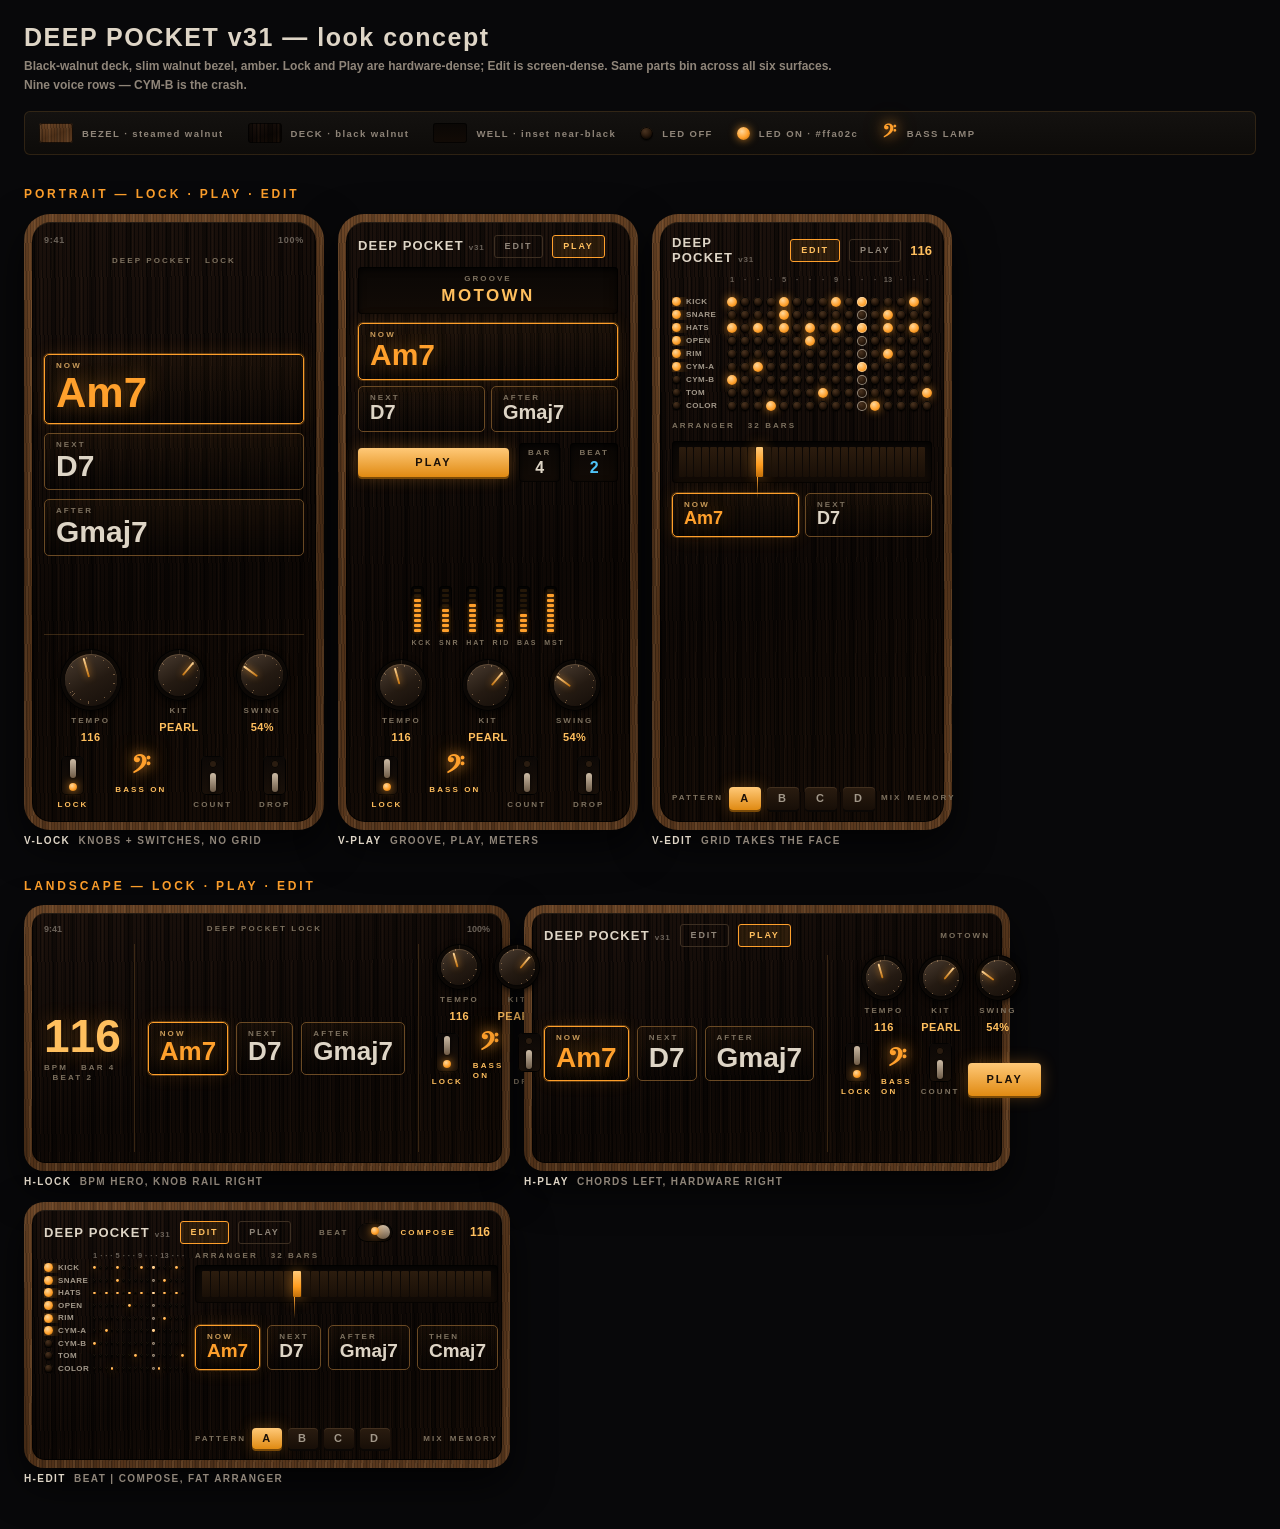
==== design/v31-concept.html @ 9f877545 "design/: v31 look concept + theme lock (reference only, not wired to the app)" ====
<!doctype html><html lang="en"><head><meta charset="utf-8"><meta name="viewport" content="width=device-width,initial-scale=1"><title>Deep Pocket v31 — look concept</title></head><body><style>
*{margin:0;padding:0;box-sizing:border-box}
body{background:#08080a;color:#e8e2d6;font:600 12px/1.2 "Helvetica Neue",Arial,sans-serif;padding:6px 10px;overflow:hidden}
h3{font-size:11.5px;letter-spacing:.2em;color:#ffa02c;margin-bottom:8px;text-transform:uppercase}
.row{display:flex;gap:14px;align-items:flex-start}
.cap{font-size:10px;color:#8f8579;margin-top:5px;letter-spacing:.14em;text-transform:uppercase}
.cap b{color:#ded5c6}
/* ---------- MATERIALS ---------- */
.walnut{background:
  repeating-linear-gradient(88deg,rgba(0,0,0,.20) 0 1px,transparent 1px 3px),
  repeating-linear-gradient(91deg,rgba(255,214,160,.07) 0 2px,transparent 2px 9px),
  repeating-linear-gradient(90deg,rgba(0,0,0,.13) 0 4px,transparent 4px 17px),
  linear-gradient(160deg,#6b4526,#4e3018 55%,#5c3a1f)}
.bw{background:
  repeating-linear-gradient(89deg,rgba(0,0,0,.55) 0 1px,transparent 1px 4px),
  repeating-linear-gradient(90.6deg,rgba(150,105,65,.055) 0 1px,transparent 1px 10px),
  repeating-linear-gradient(90deg,rgba(0,0,0,.34) 0 5px,transparent 5px 19px),
  repeating-linear-gradient(90.3deg,rgba(0,0,0,.22) 0 2px,transparent 2px 31px),
  linear-gradient(165deg,#1b110c,#0e0805 60%,#150c06)}
.bezelV{border-radius:26px;padding:8px;box-shadow:0 16px 40px rgba(0,0,0,.7)}
.bezelH{border-radius:20px;padding:8px;box-shadow:0 16px 40px rgba(0,0,0,.7)}
.faceV{border-radius:19px;padding:13px 12px 12px;height:614px;display:flex;flex-direction:column;
  box-shadow:inset 0 1px 0 rgba(214,170,120,.15),inset 0 0 0 1px rgba(0,0,0,.78)}
.faceH{border-radius:13px;padding:11px 12px;height:250px;display:flex;flex-direction:column;
  box-shadow:inset 0 1px 0 rgba(214,170,120,.15),inset 0 0 0 1px rgba(0,0,0,.78)}
/* ---------- TYPE ---------- */
.lb{font-size:8px;letter-spacing:.26em;color:#7d715f}
.lb.on{color:#ffbf5e}
.num{font-variant-numeric:tabular-nums}
/* ---------- KNOB ---------- */
.kn{width:var(--d,52px);height:var(--d,52px);border-radius:50%;position:relative;
  background:conic-gradient(from 0deg,#2a2018 0 2deg,#0d0906 2deg 4deg);
  box-shadow:0 2px 6px rgba(0,0,0,.75),inset 0 0 0 1px rgba(0,0,0,.9)}
.kn::before{content:"";position:absolute;inset:5px;border-radius:50%;
  background:linear-gradient(150deg,#4a3c30,#241a12 55%,#150e09);
  box-shadow:inset 0 1px 0 rgba(214,170,120,.22),0 1px 3px rgba(0,0,0,.6)}
.kn::after{content:"";position:absolute;left:50%;top:8px;width:2px;height:33%;margin-left:-1px;
  background:linear-gradient(180deg,#ffd79a,#c2700a);border-radius:1px;box-shadow:0 0 7px rgba(255,160,44,.85);
  transform-origin:50% 132%;transform:rotate(var(--a,0deg))}
.ticks{position:absolute;inset:-6px;border-radius:50%;
  background:repeating-conic-gradient(from -122deg,rgba(214,170,120,.45) 0 1deg,transparent 1deg 22deg);
  -webkit-mask:radial-gradient(circle,transparent 0 calc(50% - 5px),#000 calc(50% - 5px) calc(50% - 2px),transparent calc(50% - 2px));
          mask:radial-gradient(circle,transparent 0 calc(50% - 5px),#000 calc(50% - 5px) calc(50% - 2px),transparent calc(50% - 2px))}
.kw{display:flex;flex-direction:column;align-items:center;gap:5px}
.kw .v{font-size:11px;color:#ffbf5e;letter-spacing:.04em}
/* ---------- BAT SWITCH ---------- */
.bat{width:23px;height:39px;border-radius:5px;position:relative;
  background:linear-gradient(180deg,#0c0806,#191009);box-shadow:inset 0 0 0 1px rgba(0,0,0,.9),inset 0 1px 0 rgba(214,170,120,.12)}
.bat i{position:absolute;left:50%;width:6px;height:19px;margin-left:-3px;border-radius:3px;
  background:linear-gradient(180deg,#cdbca6,#6d5b48);box-shadow:0 1px 3px rgba(0,0,0,.75)}
.bat.up i{top:3px}.bat.dn i{bottom:3px}
.bat::after{content:"";position:absolute;left:50%;width:8px;height:8px;margin-left:-4px;border-radius:50%;
  background:#2a1c10;box-shadow:inset 0 0 0 1px rgba(0,0,0,.8)}
.bat.up::after{bottom:4px}.bat.dn::after{top:4px}
.bat.lit::after{background:radial-gradient(circle at 38% 33%,#ffd79a,#ffa02c 55%,#a85f06);box-shadow:0 0 9px rgba(255,160,44,.85)}
.sw{display:flex;flex-direction:column;align-items:center;gap:5px}
/* ---------- LAMPS / PLATES / WELLS ---------- */
.led{width:var(--ld,13px);height:var(--ld,13px);border-radius:50%;flex:0 0 auto;background:radial-gradient(circle at 38% 32%,#4a3320,#2a1a0d 46%,#160d06 78%);box-shadow:inset 0 0 0 1px rgba(0,0,0,.9),inset 0 1px 1px rgba(220,175,120,.22),inset 0 -2px 3px rgba(0,0,0,.6),0 1px 1px rgba(0,0,0,.5)}
.led.on{background:radial-gradient(circle at 38% 33%,#ffd79a,#ffa02c 55%,#a85f06);box-shadow:0 0 9px rgba(255,160,44,.75)}
.plate{border:1px solid #6b4a24;border-radius:5px;padding:6px 11px 8px;
  background:linear-gradient(180deg,rgba(255,160,44,.04),rgba(0,0,0,.32))}
.plate .k{font-size:8px;letter-spacing:.26em;color:#7d715f}
.plate .c{color:#ded5c6;line-height:1.05}
.plate.now{border-color:#ffa02c;box-shadow:0 0 0 1px rgba(255,160,44,.28),0 0 18px rgba(255,160,44,.12)}
.plate.now .c{color:#ffa02c;text-shadow:0 0 20px rgba(255,160,44,.4)}
.plate.now .k{color:#c79a5a}
.well{border-radius:4px;background:linear-gradient(180deg,#0a0705,#120b06);
  box-shadow:inset 0 2px 7px rgba(0,0,0,.88),inset 0 0 0 1px rgba(0,0,0,.6)}
.clef{font-family:Georgia,'Times New Roman',serif;line-height:.78}
.clef.on{color:#ffa02c;text-shadow:0 0 13px rgba(255,160,44,.9),0 0 30px rgba(255,160,44,.32)}
.clef.off{color:#312417}
.key{border-radius:4px;padding:8px 14px;font-size:11px;letter-spacing:.18em;color:#a2988a;
  background:linear-gradient(180deg,#2a1c10,#170e07);box-shadow:inset 0 1px 0 rgba(214,170,120,.14),0 2px 0 #0a0705}
.key.on{color:#1a1008;background:linear-gradient(180deg,#ffc978,#e08a12);box-shadow:0 2px 0 #7a4a08,0 0 16px rgba(255,160,44,.3)}
.chip{font-size:9px;letter-spacing:.2em;padding:5px 10px;border-radius:3px;border:1px solid #3d2f22;color:#8f8579}
.chip.on{border-color:#ffa02c;color:#ffbf5e;background:rgba(255,160,44,.11)}


.faceV{height:600px}
.gridw{display:grid;gap:3px}
.grow{min-height:0}
.grow{display:grid;grid-template-columns:var(--nc,54px) repeat(16,1fr);gap:3px;align-items:center}
.gname{font-size:8px;letter-spacing:.06em;color:#a2988a;display:flex;align-items:center;gap:5px;white-space:nowrap;overflow:hidden}
.stp{width:100%;max-width:var(--sh,20px);aspect-ratio:1;height:auto;justify-self:center;border-radius:50%;background:radial-gradient(circle at 38% 32%,#4a3320,#2a1a0d 46%,#160d06 78%);box-shadow:inset 0 0 0 1px rgba(0,0,0,.9),inset 0 1px 1px rgba(220,175,120,.22),inset 0 -2px 3px rgba(0,0,0,.6),0 1px 1px rgba(0,0,0,.5)}
.stp.on{background:radial-gradient(circle at 38% 32%,#ffd79a,#ffa02c 58%,#a85f06);box-shadow:0 0 8px rgba(255,160,44,.7)}
.stp.ph{box-shadow:inset 0 0 0 1px rgba(255,246,226,.5)}
.ruler{display:grid;grid-template-columns:var(--nc,54px) repeat(16,1fr);gap:3px;font-size:7.5px;color:#6a6158;text-align:center;margin-bottom:3px}
.arr{display:grid;grid-template-columns:repeat(32,1fr);gap:1px;height:var(--ah,34px);position:relative}
.arr i{background:linear-gradient(180deg,#2c1c0e,#190f07);border-radius:1px}
.arr i.hot{background:linear-gradient(180deg,#ffc978,#ff9c1f 60%,#c2700a);box-shadow:0 0 14px rgba(255,160,44,.65)}
.ndl{position:absolute;top:100%;left:31.8%;width:1px;height:22px;background:linear-gradient(180deg,#ffa02c,transparent)}
.mtr{display:flex;flex-direction:column-reverse;gap:2px}
.mtr i{height:3px;border-radius:1px;background:#241708}
.mtr i.on{background:#ffa02c;box-shadow:0 0 5px rgba(255,160,44,.6)}
.hdr{display:flex;align-items:center;gap:9px;margin-bottom:9px}
.brand{font-size:13px;letter-spacing:.09em;color:#ded5c6}
.brand i{font-style:normal;font-size:8px;color:#6a6158;margin-left:5px;letter-spacing:.1em}

body{padding:22px 24px 44px;overflow:auto;height:auto}
h2{font-size:12px;letter-spacing:.24em;color:#ffa02c;text-transform:uppercase;margin:32px 0 12px}
.hero{font-size:25px;letter-spacing:.06em;color:#ded5c6;margin-bottom:5px}
.sub{font-size:12px;color:#8f8579;line-height:1.6;max-width:820px}
.row{flex-wrap:wrap}
.legend{display:flex;gap:24px;flex-wrap:wrap;margin:16px 0 0;padding:12px 15px;border-radius:6px;
  background:linear-gradient(180deg,#141210,#0d0b09);box-shadow:inset 0 0 0 1px rgba(107,74,36,.35)}
.legend div{display:flex;align-items:center;gap:9px;font-size:9.5px;letter-spacing:.15em;color:#8f8579}
.sw2{width:34px;height:20px;border-radius:3px;box-shadow:inset 0 0 0 1px rgba(0,0,0,.7)}
</style>
<div class=hero>DEEP POCKET v31 &mdash; look concept</div>
<div class=sub>Black-walnut deck, slim walnut bezel, amber. Lock and Play are hardware-dense; Edit is screen-dense. Same parts bin across all six surfaces. Nine voice rows &mdash; CYM-B is the crash.</div>
<div class=legend>
 <div><span class="sw2 walnut"></span>BEZEL &middot; steamed walnut</div>
 <div><span class="sw2 bw"></span>DECK &middot; black walnut</div>
 <div><span class="sw2 well"></span>WELL &middot; inset near-black</div>
 <div><span class=led style="width:13px;height:13px"></span>LED OFF</div>
 <div><span class="led on" style="width:13px;height:13px"></span>LED ON &middot; #ffa02c</div>
 <div><span class="clef on" style="font-size:22px">&#119074;</span>BASS LAMP</div>
</div>
<h2>Portrait &mdash; lock &middot; play &middot; edit</h2>
<div class=row id=rv></div>
<h2>Landscape &mdash; lock &middot; play &middot; edit</h2>
<div class=row id=rh></div>
<script>

var V=["KICK","SNARE","HATS","OPEN","RIM","CYM-A","CYM-B","TOM","COLOR"];
var PAT=[[0,4,8,10,14],[4,12],[0,2,4,6,8,10,12,14],[6],[12],[2,10],[0],[7,15],[3,11]];
function kn(t,v,a,d){return '<div class=kw><div class=kn style="--a:'+a+'deg;--d:'+(d||52)+'px"><div class=ticks></div></div><div class=lb>'+t+'</div><div class=v>'+v+'</div></div>'}
function bt(t,up,lit){return '<div class=sw><div class="bat '+(up?'up':'dn')+(lit?' lit':'')+'"><i></i></div><div class="lb'+(lit?' on':'')+'">'+t+'</div></div>'}
function clef(on){return '<div class=sw><div class="clef '+(on?'on':'off')+'" style="font-size:30px">\u{1D122}</div><div class="lb'+(on?' on':'')+'">'+(on?'BASS ON':'MUTED')+'</div></div>'}
function plate(k,c,now,sz){return '<div class="plate'+(now?' now':'')+'"><div class=k>'+k+'</div><div class=c style="font-size:'+sz+'px">'+c+'</div></div>'}
function knobRow(hero){return '<div style="display:flex;justify-content:space-around;align-items:flex-start;margin-bottom:12px">'+
  kn('TEMPO','116',-16,hero?62:52)+kn('KIT','PEARL',40)+kn('SWING','54%',-54)+'</div>'}
function swRow(bass){return '<div style="display:flex;justify-content:space-around;align-items:flex-start">'+
  bt('LOCK',1,1)+clef(bass)+bt('COUNT',0,0)+bt('DROP',0,0)+'</div>'}
function grid(sh,nc){var h='<div class=ruler style="--nc:'+nc+'px"><span></span>';
  for(var i=1;i<=16;i++)h+='<span>'+((i-1)%4===0?i:'·')+'</span>';h+='</div><div class=gridw>';
  V.forEach(function(n,r){h+='<div class=grow style="--nc:'+nc+'px"><div class=gname><i class="led'+(r<6?' on':'')+'"style="--ld:9px"></i>'+n+'</div>';
   for(var s=0;s<16;s++){var on=PAT[r].indexOf(s)>-1;h+='<div class="stp'+(on?' on':'')+(s===10?' ph':'')+'" style="--sh:'+sh+'px"></div>'}h+='</div>'});
  return h+'</div>'}
function arr(ah){var a='';for(var i=0;i<32;i++)a+='<i class="'+(i===10?'hot':'')+'"></i>';
  return '<div class=well style="padding:6px 7px"><div class=arr style="--ah:'+ah+'px">'+a+'<div class=ndl></div></div></div>'}
function chordsRow(sz){return '<div style="display:grid;grid-template-columns:repeat(4,1fr);gap:7px">'+
  plate('NOW','Am7',1,sz)+plate('NEXT','D7',0,sz)+plate('AFTER','Gmaj7',0,sz)+plate('THEN','Cmaj7',0,sz)+'</div>'}
function mix(){var h='<div style="display:flex;gap:7px;align-items:flex-end;justify-content:center">';
  [7,5,6,3,4,8].forEach(function(n,i){var b='';for(var k=0;k<9;k++)b+='<i class="'+(k<n?'on':'')+'"></i>';
   h+='<div style="text-align:center"><div class="mtr well" style="padding:3px;width:13px">'+b+'</div><div class=lb style="margin-top:4px;font-size:7px">'+['KCK','SNR','HAT','RID','BAS','MST'][i]+'</div></div>'});
  return h+'</div>'}
/* ---------------- VERTICAL ---------------- */
function vLock(){return '<div style="display:flex;justify-content:space-between;font-size:9px;color:#6a6158;letter-spacing:.08em;margin-bottom:10px"><span>9:41</span><span>100%</span></div>'+
 '<div class=lb style="text-align:center;margin-bottom:11px">DEEP POCKET &nbsp; LOCK</div>'+
 '<div style="display:flex;flex-direction:column;gap:9px;flex:1;justify-content:center">'+plate('NOW','Am7',1,42)+plate('NEXT','D7',0,30)+plate('AFTER','Gmaj7',0,30)+'</div>'+
 '<div style="border-top:1px solid rgba(107,74,36,.5);padding-top:14px">'+knobRow(1)+swRow(1)+'</div>'}
function vPlay(){return '<div class=hdr><div class=brand>DEEP POCKET<i>v31</i></div><div class=chip>EDIT</div><div class="chip on">PLAY</div></div>'+
 '<div class="well" style="padding:7px 10px;text-align:center;margin-bottom:9px"><div class=lb>GROOVE</div><div style="font-size:17px;color:#ffbf5e;letter-spacing:.14em;margin-top:3px">MOTOWN</div></div>'+
 plate('NOW','Am7',1,30)+'<div style="height:6px"></div>'+
 '<div style="display:grid;grid-template-columns:1fr 1fr;gap:6px">'+plate('NEXT','D7',0,20)+plate('AFTER','Gmaj7',0,20)+'</div>'+
 '<div style="display:flex;align-items:center;gap:10px;margin:11px 0"><div class="key on" style="flex:1;text-align:center">PLAY</div>'+
 '<div class=well style="padding:5px 9px;text-align:center"><div class=lb>BAR</div><div class="num" style="font-size:16px;color:#ded5c6">4</div></div>'+
 '<div class=well style="padding:5px 9px;text-align:center"><div class=lb>BEAT</div><div class="num" style="font-size:16px;color:#4fc3f7">2</div></div></div>'+
 '<div style="margin-top:auto">'+mix()+'<div style="height:12px"></div>'+knobRow(0)+swRow(1)+'</div>'}
function vEdit(){return '<div class=hdr><div class=brand>DEEP POCKET<i>v31</i></div><div class="chip on">EDIT</div><div class=chip>PLAY</div>'+
 '<div style="margin-left:auto;font-size:13px;color:#ffbf5e" class=num>116</div></div>'+
 '<div style="flex:1;display:flex;flex-direction:column;gap:10px">'+grid(23,52)+'<div class=lb>ARRANGER &nbsp; 32 BARS</div>'+arr(30)+'<div style="display:grid;grid-template-columns:1fr 1fr;gap:6px">'+plate('NOW','Am7',1,18)+plate('NEXT','D7',0,18)+'</div></div>'+
 '<div style="display:flex;gap:6px;align-items:center;margin-top:auto;padding-top:10px">'+
 '<div class=lb>PATTERN</div><div class="key on" style="padding:5px 11px">A</div><div class=key style="padding:5px 11px">B</div>'+
 '<div class=key style="padding:5px 11px">C</div><div class=key style="padding:5px 11px">D</div>'+
 '<div class=lb style="margin-left:auto">MIX</div><div class=lb>MEMORY</div></div>'}
/* ---------------- HORIZONTAL ---------------- */
function hLock(){return '<div style="display:flex;justify-content:space-between;font-size:9px;color:#6a6158;margin-bottom:9px"><span>9:41</span><span class=lb>DEEP POCKET LOCK</span><span>100%</span></div>'+
 '<div style="display:flex;gap:13px;flex:1;align-items:stretch">'+
 '<div style="display:flex;flex-direction:column;justify-content:center;padding-right:13px;border-right:1px solid rgba(107,74,36,.45)">'+
 '<div class="num" style="font-size:46px;color:#ffbf5e;line-height:1;text-shadow:0 0 20px rgba(255,160,44,.3)">116</div><div class=lb style="margin-top:4px">BPM &nbsp; BAR 4 &nbsp; BEAT 2</div></div>'+
 '<div style="flex:1;display:grid;grid-template-columns:repeat(3,1fr);gap:8px;align-content:center">'+
 plate('NOW','Am7',1,26)+plate('NEXT','D7',0,26)+plate('AFTER','Gmaj7',0,26)+'</div>'+
 '<div style="display:flex;flex-direction:column;gap:10px;align-items:center;padding-left:13px;border-left:1px solid rgba(107,74,36,.45)">'+
 '<div style="display:flex;gap:12px">'+kn('TEMPO','116',-16,46)+kn('KIT','PEARL',40,46)+'</div>'+
 '<div style="display:flex;gap:10px">'+bt('LOCK',1,1)+clef(1)+bt('DROP',0,0)+'</div></div></div>'}
function hPlay(){return '<div class=hdr style="margin-bottom:8px"><div class=brand>DEEP POCKET<i>v31</i></div><div class=chip>EDIT</div><div class="chip on">PLAY</div>'+
 '<div class=lb style="margin-left:auto">MOTOWN</div></div>'+
 '<div style="display:flex;gap:13px;flex:1">'+
 '<div style="flex:1;display:grid;grid-template-columns:repeat(3,1fr);gap:8px;align-content:center">'+
 plate('NOW','Am7',1,28)+plate('NEXT','D7',0,28)+plate('AFTER','Gmaj7',0,28)+'</div>'+
 '<div style="display:flex;flex-direction:column;gap:9px;align-items:center;padding-left:13px;border-left:1px solid rgba(107,74,36,.45)">'+
 '<div style="display:flex;gap:11px">'+kn('TEMPO','116',-16,46)+kn('KIT','PEARL',40,46)+kn('SWING','54%',-54,46)+'</div>'+
 '<div style="display:flex;gap:9px;align-items:flex-end">'+bt('LOCK',1,1)+clef(1)+bt('COUNT',0,0)+'<div class="key on" style="padding:10px 18px">PLAY</div></div></div></div>'}
function hEdit(){return '<div class=hdr style="margin-bottom:7px"><div class=brand>DEEP POCKET<i>v31</i></div><div class="chip on">EDIT</div><div class=chip>PLAY</div>'+
 '<div style="margin-left:auto;display:flex;align-items:center;gap:8px"><span class=lb>BEAT</span>'+
 '<div class="bat dn lit" style="width:36px;height:19px;border-radius:10px"><i style="width:14px;height:14px;border-radius:50%;left:auto;right:3px;top:2px;margin:0"></i></div>'+
 '<span class="lb on">COMPOSE</span><span class="num" style="font-size:12px;color:#ffbf5e;margin-left:6px">116</span></div></div>'+
 '<div style="display:flex;gap:11px;flex:1">'+
 '<div style="width:34%">'+grid(13,46)+'</div>'+
 '<div style="flex:1;display:flex;flex-direction:column"><div class=lb style="margin-bottom:4px">ARRANGER &nbsp; 32 BARS</div>'+arr(26)+
 '<div style="margin-top:22px">'+chordsRow(19)+'</div>'+
 '<div style="display:flex;gap:6px;align-items:center;margin-top:auto"><div class=lb>PATTERN</div>'+
 '<div class="key on" style="padding:4px 10px">A</div><div class=key style="padding:4px 10px">B</div><div class=key style="padding:4px 10px">C</div><div class=key style="padding:4px 10px">D</div>'+
 '<div class=lb style="margin-left:auto">MIX</div><div class=lb>MEMORY</div></div></div></div>'}
function pv(f,c){return '<div><div class="bezelV walnut" style="width:300px"><div class="faceV bw">'+f+'</div></div><div class=cap>'+c+'</div></div>'}
function ph(f,c){return '<div><div class="bezelH walnut" style="width:486px"><div class="faceH bw">'+f+'</div></div><div class=cap>'+c+'</div></div>'}

document.getElementById('rv').innerHTML=pv(vLock(),'<b>V-LOCK</b> &nbsp;knobs + switches, no grid')+pv(vPlay(),'<b>V-PLAY</b> &nbsp;groove, PLAY, meters')+pv(vEdit(),'<b>V-EDIT</b> &nbsp;grid takes the face');
document.getElementById('rh').innerHTML=ph(hLock(),'<b>H-LOCK</b> &nbsp;BPM hero, knob rail right')+ph(hPlay(),'<b>H-PLAY</b> &nbsp;chords left, hardware right')+ph(hEdit(),'<b>H-EDIT</b> &nbsp;BEAT | COMPOSE, fat arranger');
</script></body></html>
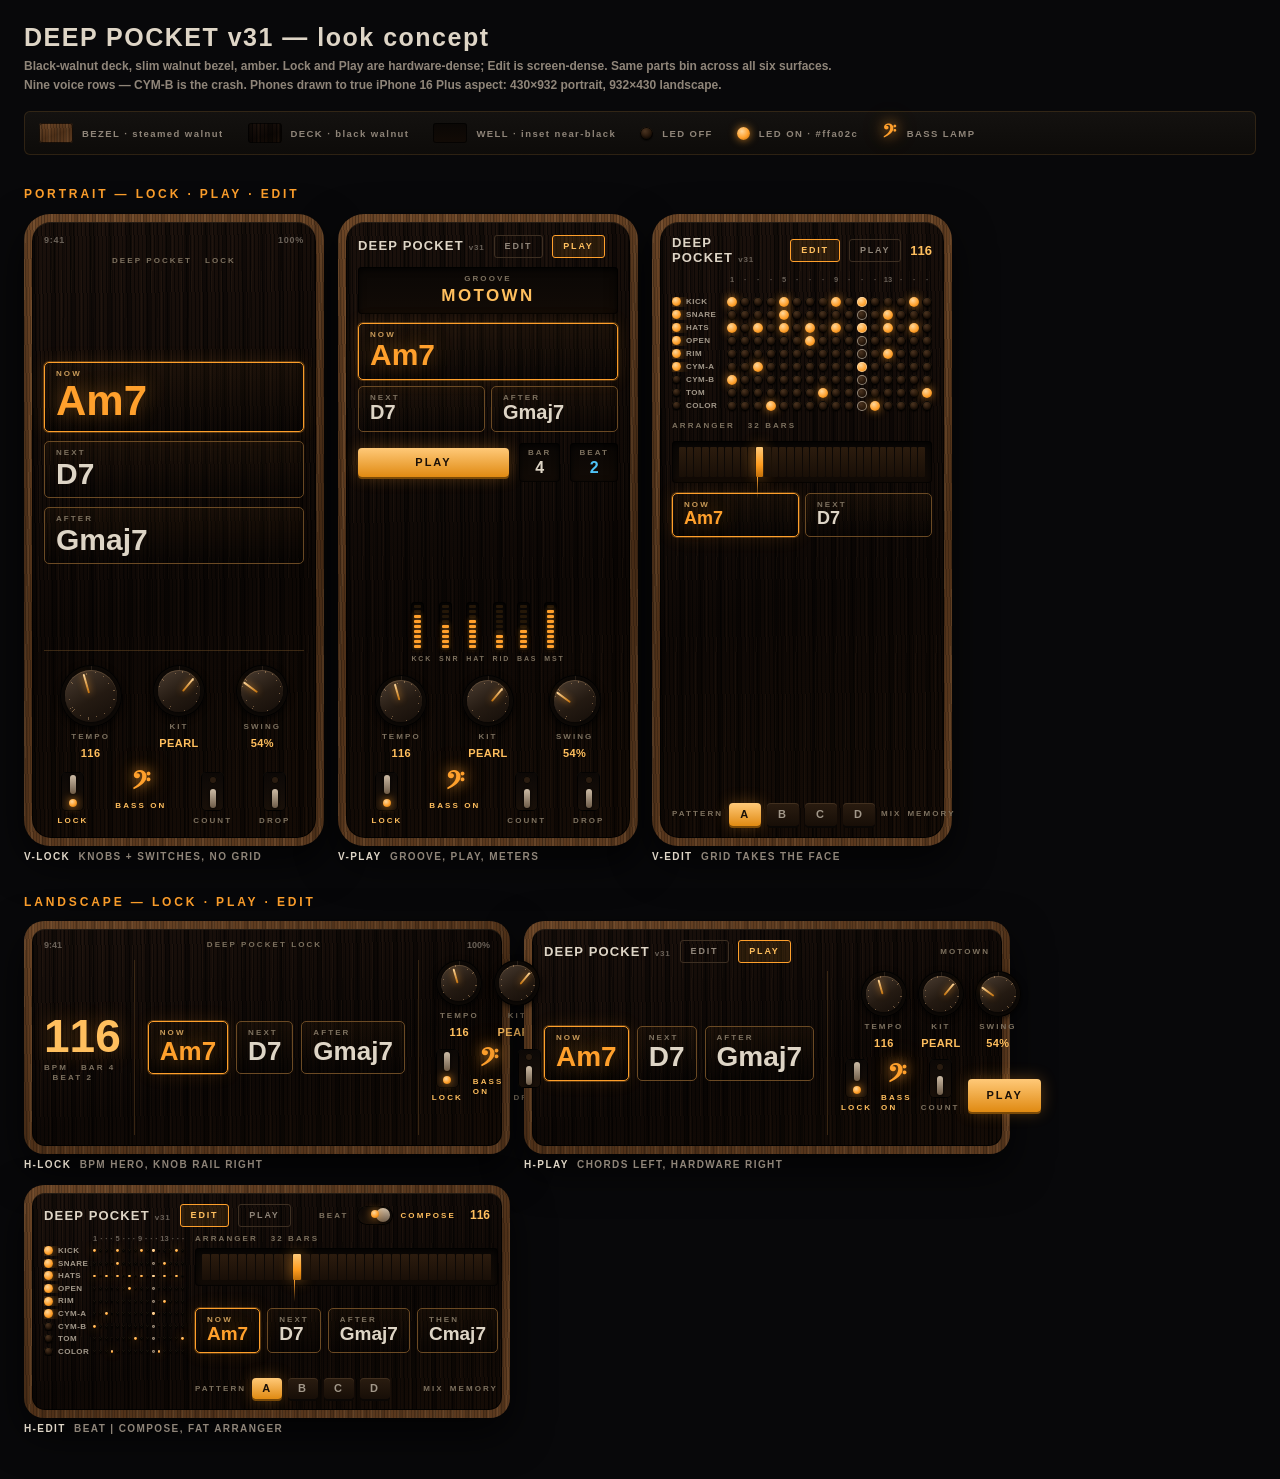
==== commit cba92d09: "design/: target iPhone 16 Plus 430x932, Dynamic Island insets, audio smoke test, repo hygiene" ====
--- a/design/v31-concept.html
+++ b/design/v31-concept.html
@@ -21,7 +21,7 @@
 .bezelH{border-radius:20px;padding:8px;box-shadow:0 16px 40px rgba(0,0,0,.7)}
 .faceV{border-radius:19px;padding:13px 12px 12px;height:614px;display:flex;flex-direction:column;
   box-shadow:inset 0 1px 0 rgba(214,170,120,.15),inset 0 0 0 1px rgba(0,0,0,.78)}
-.faceH{border-radius:13px;padding:11px 12px;height:250px;display:flex;flex-direction:column;
+.faceH{border-radius:13px;padding:11px 12px;height:217px;display:flex;flex-direction:column;
   box-shadow:inset 0 1px 0 rgba(214,170,120,.15),inset 0 0 0 1px rgba(0,0,0,.78)}
 /* ---------- TYPE ---------- */
 .lb{font-size:8px;letter-spacing:.26em;color:#7d715f}
@@ -76,7 +76,7 @@
 .chip.on{border-color:#ffa02c;color:#ffbf5e;background:rgba(255,160,44,.11)}
 
 
-.faceV{height:600px}
+.faceV{height:616px}   /* 284w x 616h = true 430x932 aspect */
 .gridw{display:grid;gap:3px}
 .grow{min-height:0}
 .grow{display:grid;grid-template-columns:var(--nc,54px) repeat(16,1fr);gap:3px;align-items:center}
@@ -107,7 +107,7 @@
 .sw2{width:34px;height:20px;border-radius:3px;box-shadow:inset 0 0 0 1px rgba(0,0,0,.7)}
 </style>
 <div class=hero>DEEP POCKET v31 &mdash; look concept</div>
-<div class=sub>Black-walnut deck, slim walnut bezel, amber. Lock and Play are hardware-dense; Edit is screen-dense. Same parts bin across all six surfaces. Nine voice rows &mdash; CYM-B is the crash.</div>
+<div class=sub>Black-walnut deck, slim walnut bezel, amber. Lock and Play are hardware-dense; Edit is screen-dense. Same parts bin across all six surfaces. Nine voice rows &mdash; CYM-B is the crash. Phones drawn to true iPhone 16 Plus aspect: 430&times;932 portrait, 932&times;430 landscape.</div>
 <div class=legend>
  <div><span class="sw2 walnut"></span>BEZEL &middot; steamed walnut</div>
  <div><span class="sw2 bw"></span>DECK &middot; black walnut</div>
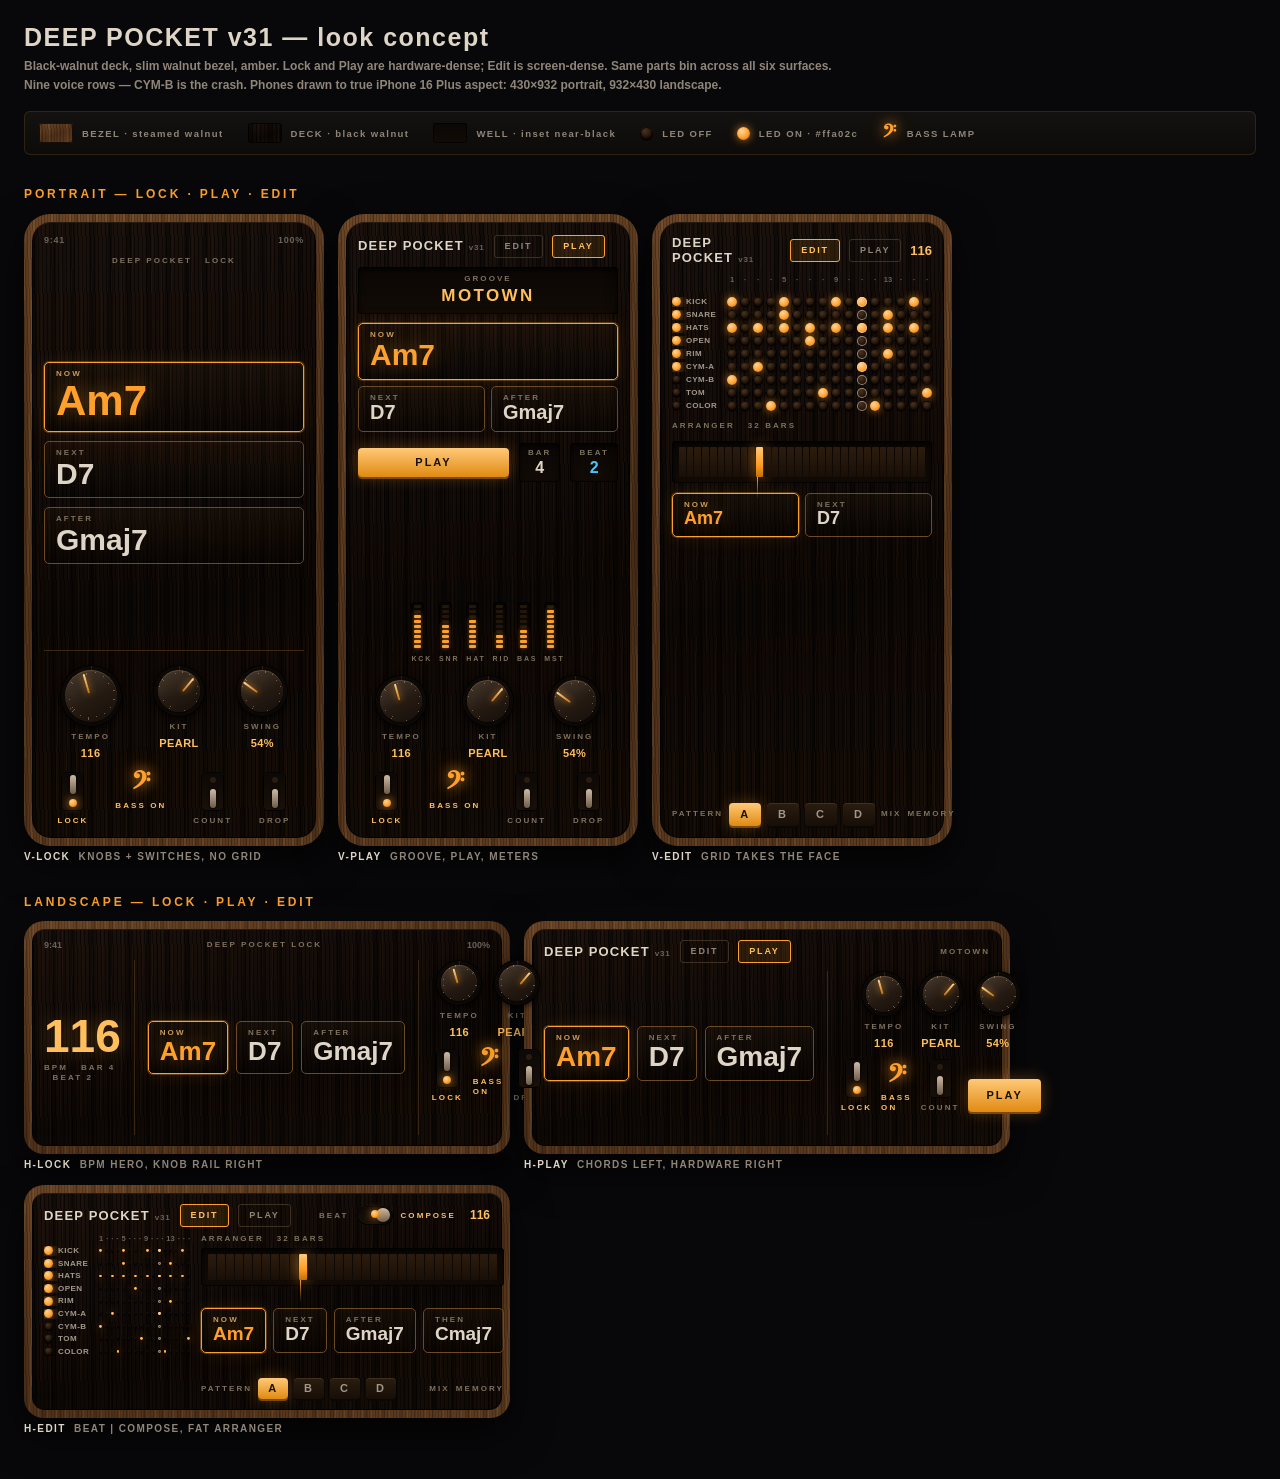
==== commit 8f988567: "design/: landscape edit - grid holds at least half the width in both states" ====
--- a/design/v31-concept.html
+++ b/design/v31-concept.html
@@ -188,7 +188,7 @@
  '<div class="bat dn lit" style="width:36px;height:19px;border-radius:10px"><i style="width:14px;height:14px;border-radius:50%;left:auto;right:3px;top:2px;margin:0"></i></div>'+
  '<span class="lb on">COMPOSE</span><span class="num" style="font-size:12px;color:#ffbf5e;margin-left:6px">116</span></div></div>'+
  '<div style="display:flex;gap:11px;flex:1">'+
- '<div style="width:34%">'+grid(13,46)+'</div>'+
+ '<div style="width:50%">'+grid(16,52)+'</div>'+
  '<div style="flex:1;display:flex;flex-direction:column"><div class=lb style="margin-bottom:4px">ARRANGER &nbsp; 32 BARS</div>'+arr(26)+
  '<div style="margin-top:22px">'+chordsRow(19)+'</div>'+
  '<div style="display:flex;gap:6px;align-items:center;margin-top:auto"><div class=lb>PATTERN</div>'+
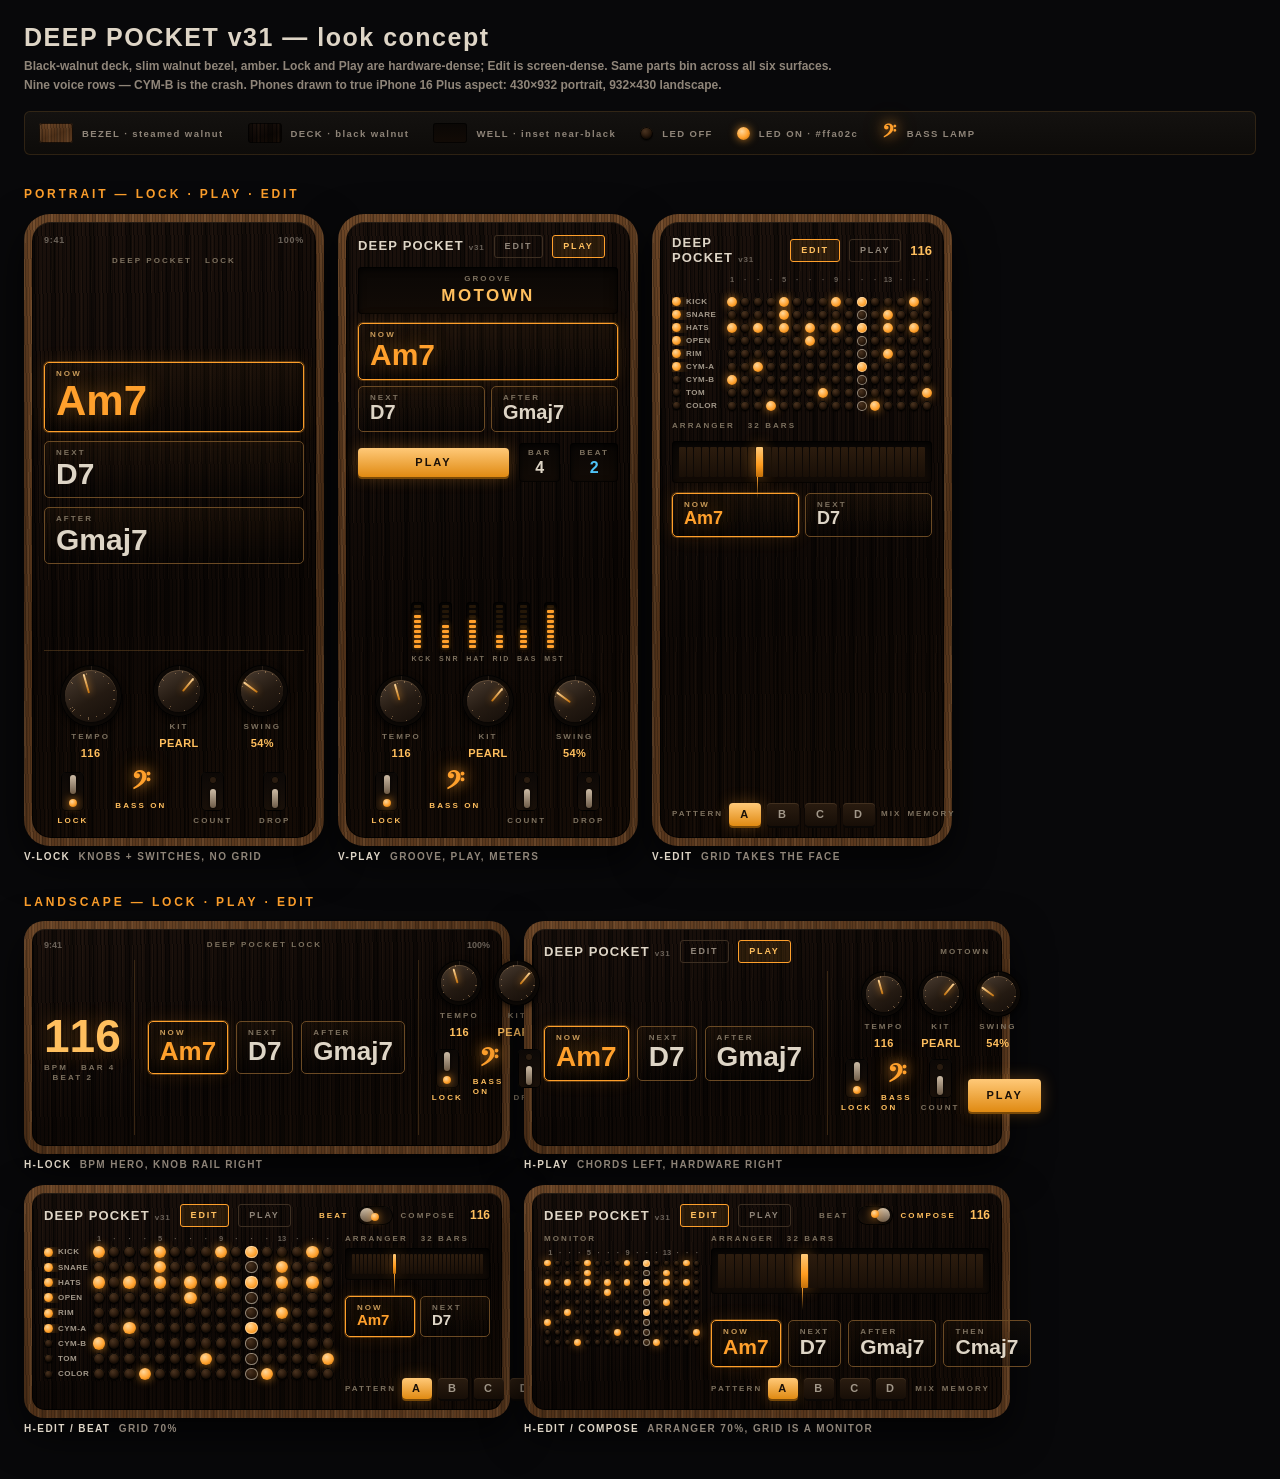
==== commit 2100e7db: "design/: landscape edit is a 65/35 swap - BEAT favours the grid, COMPOSE the arranger, 35% grid is a" ====
--- a/design/v31-concept.html
+++ b/design/v31-concept.html
@@ -80,11 +80,12 @@
 .gridw{display:grid;gap:3px}
 .grow{min-height:0}
 .grow{display:grid;grid-template-columns:var(--nc,54px) repeat(16,1fr);gap:3px;align-items:center}
+.grow:has(.gname[style*="none"]){grid-template-columns:repeat(16,1fr)}
 .gname{font-size:8px;letter-spacing:.06em;color:#a2988a;display:flex;align-items:center;gap:5px;white-space:nowrap;overflow:hidden}
 .stp{width:100%;max-width:var(--sh,20px);aspect-ratio:1;height:auto;justify-self:center;border-radius:50%;background:radial-gradient(circle at 38% 32%,#4a3320,#2a1a0d 46%,#160d06 78%);box-shadow:inset 0 0 0 1px rgba(0,0,0,.9),inset 0 1px 1px rgba(220,175,120,.22),inset 0 -2px 3px rgba(0,0,0,.6),0 1px 1px rgba(0,0,0,.5)}
 .stp.on{background:radial-gradient(circle at 38% 32%,#ffd79a,#ffa02c 58%,#a85f06);box-shadow:0 0 8px rgba(255,160,44,.7)}
 .stp.ph{box-shadow:inset 0 0 0 1px rgba(255,246,226,.5)}
-.ruler{display:grid;grid-template-columns:var(--nc,54px) repeat(16,1fr);gap:3px;font-size:7.5px;color:#6a6158;text-align:center;margin-bottom:3px}
+.ruler{display:grid;grid-template-columns:var(--nc,0px) repeat(16,1fr);gap:3px;font-size:7.5px;color:#6a6158;text-align:center;margin-bottom:3px}
 .arr{display:grid;grid-template-columns:repeat(32,1fr);gap:1px;height:var(--ah,34px);position:relative}
 .arr i{background:linear-gradient(180deg,#2c1c0e,#190f07);border-radius:1px}
 .arr i.hot{background:linear-gradient(180deg,#ffc978,#ff9c1f 60%,#c2700a);box-shadow:0 0 14px rgba(255,160,44,.65)}
@@ -134,7 +135,7 @@
   bt('LOCK',1,1)+clef(bass)+bt('COUNT',0,0)+bt('DROP',0,0)+'</div>'}
 function grid(sh,nc){var h='<div class=ruler style="--nc:'+nc+'px"><span></span>';
   for(var i=1;i<=16;i++)h+='<span>'+((i-1)%4===0?i:'·')+'</span>';h+='</div><div class=gridw>';
-  V.forEach(function(n,r){h+='<div class=grow style="--nc:'+nc+'px"><div class=gname><i class="led'+(r<6?' on':'')+'"style="--ld:9px"></i>'+n+'</div>';
+  V.forEach(function(n,r){h+='<div class=grow style="--nc:'+nc+'px"><div class=gname'+(nc<10?' style="display:none"':'')+'><i class="led'+(r<6?' on':'')+'"style="--ld:9px"></i>'+n+'</div>';
    for(var s=0;s<16;s++){var on=PAT[r].indexOf(s)>-1;h+='<div class="stp'+(on?' on':'')+(s===10?' ph':'')+'" style="--sh:'+sh+'px"></div>'}h+='</div>'});
   return h+'</div>'}
 function arr(ah){var a='';for(var i=0;i<32;i++)a+='<i class="'+(i===10?'hot':'')+'"></i>';
@@ -183,14 +184,20 @@
  '<div style="display:flex;flex-direction:column;gap:9px;align-items:center;padding-left:13px;border-left:1px solid rgba(107,74,36,.45)">'+
  '<div style="display:flex;gap:11px">'+kn('TEMPO','116',-16,46)+kn('KIT','PEARL',40,46)+kn('SWING','54%',-54,46)+'</div>'+
  '<div style="display:flex;gap:9px;align-items:flex-end">'+bt('LOCK',1,1)+clef(1)+bt('COUNT',0,0)+'<div class="key on" style="padding:10px 18px">PLAY</div></div></div></div>'}
-function hEdit(){return '<div class=hdr style="margin-bottom:7px"><div class=brand>DEEP POCKET<i>v31</i></div><div class="chip on">EDIT</div><div class=chip>PLAY</div>'+
- '<div style="margin-left:auto;display:flex;align-items:center;gap:8px"><span class=lb>BEAT</span>'+
- '<div class="bat dn lit" style="width:36px;height:19px;border-radius:10px"><i style="width:14px;height:14px;border-radius:50%;left:auto;right:3px;top:2px;margin:0"></i></div>'+
- '<span class="lb on">COMPOSE</span><span class="num" style="font-size:12px;color:#ffbf5e;margin-left:6px">116</span></div></div>'+
+function hEdit(mode){var beat = mode==='beat';
+ return '<div class=hdr style="margin-bottom:7px"><div class=brand>DEEP POCKET<i>v31</i></div><div class="chip on">EDIT</div><div class=chip>PLAY</div>'+
+ '<div style="margin-left:auto;display:flex;align-items:center;gap:8px"><span class="lb'+(beat?' on':'')+'">BEAT</span>'+
+ '<div class="bat '+(beat?'up':'dn')+' lit" style="width:36px;height:19px;border-radius:10px"><i style="width:14px;height:14px;border-radius:50%;left:auto;'+(beat?'left:3px':'right:3px')+';top:2px;margin:0"></i></div>'+
+ '<span class="lb'+(beat?'':' on')+'">COMPOSE</span><span class="num" style="font-size:12px;color:#ffbf5e;margin-left:6px">116</span></div></div>'+
  '<div style="display:flex;gap:11px;flex:1">'+
- '<div style="width:50%">'+grid(16,52)+'</div>'+
- '<div style="flex:1;display:flex;flex-direction:column"><div class=lb style="margin-bottom:4px">ARRANGER &nbsp; 32 BARS</div>'+arr(26)+
- '<div style="margin-top:22px">'+chordsRow(19)+'</div>'+
+ '<div style="width:'+(beat?'65%':'35%')+';display:flex;flex-direction:column;min-width:0">'+
+   (beat?'':'<div class=lb style="margin-bottom:4px">MONITOR</div>')+
+   grid(beat?26:11, beat?46:0)+
+ '</div>'+
+ '<div style="flex:1;display:flex;flex-direction:column;min-width:0"><div class=lb style="margin-bottom:4px">ARRANGER &nbsp; 32 BARS</div>'+arr(beat?20:34)+
+ (beat
+   ? '<div style="margin-top:16px;display:grid;grid-template-columns:1fr 1fr;gap:5px">'+plate('NOW','Am7',1,15)+plate('NEXT','D7',0,15)+'</div>'
+   : '<div style="margin-top:26px">'+chordsRow(21)+'</div>')+
  '<div style="display:flex;gap:6px;align-items:center;margin-top:auto"><div class=lb>PATTERN</div>'+
  '<div class="key on" style="padding:4px 10px">A</div><div class=key style="padding:4px 10px">B</div><div class=key style="padding:4px 10px">C</div><div class=key style="padding:4px 10px">D</div>'+
  '<div class=lb style="margin-left:auto">MIX</div><div class=lb>MEMORY</div></div></div></div>'}
@@ -198,5 +205,5 @@
 function ph(f,c){return '<div><div class="bezelH walnut" style="width:486px"><div class="faceH bw">'+f+'</div></div><div class=cap>'+c+'</div></div>'}
 
 document.getElementById('rv').innerHTML=pv(vLock(),'<b>V-LOCK</b> &nbsp;knobs + switches, no grid')+pv(vPlay(),'<b>V-PLAY</b> &nbsp;groove, PLAY, meters')+pv(vEdit(),'<b>V-EDIT</b> &nbsp;grid takes the face');
-document.getElementById('rh').innerHTML=ph(hLock(),'<b>H-LOCK</b> &nbsp;BPM hero, knob rail right')+ph(hPlay(),'<b>H-PLAY</b> &nbsp;chords left, hardware right')+ph(hEdit(),'<b>H-EDIT</b> &nbsp;BEAT | COMPOSE, fat arranger');
+document.getElementById('rh').innerHTML=ph(hLock(),'<b>H-LOCK</b> &nbsp;BPM hero, knob rail right')+ph(hPlay(),'<b>H-PLAY</b> &nbsp;chords left, hardware right')+ph(hEdit('beat'),'<b>H-EDIT / BEAT</b> &nbsp;grid 70%')+ph(hEdit('compose'),'<b>H-EDIT / COMPOSE</b> &nbsp;arranger 70%, grid is a monitor');
 </script></body></html>
